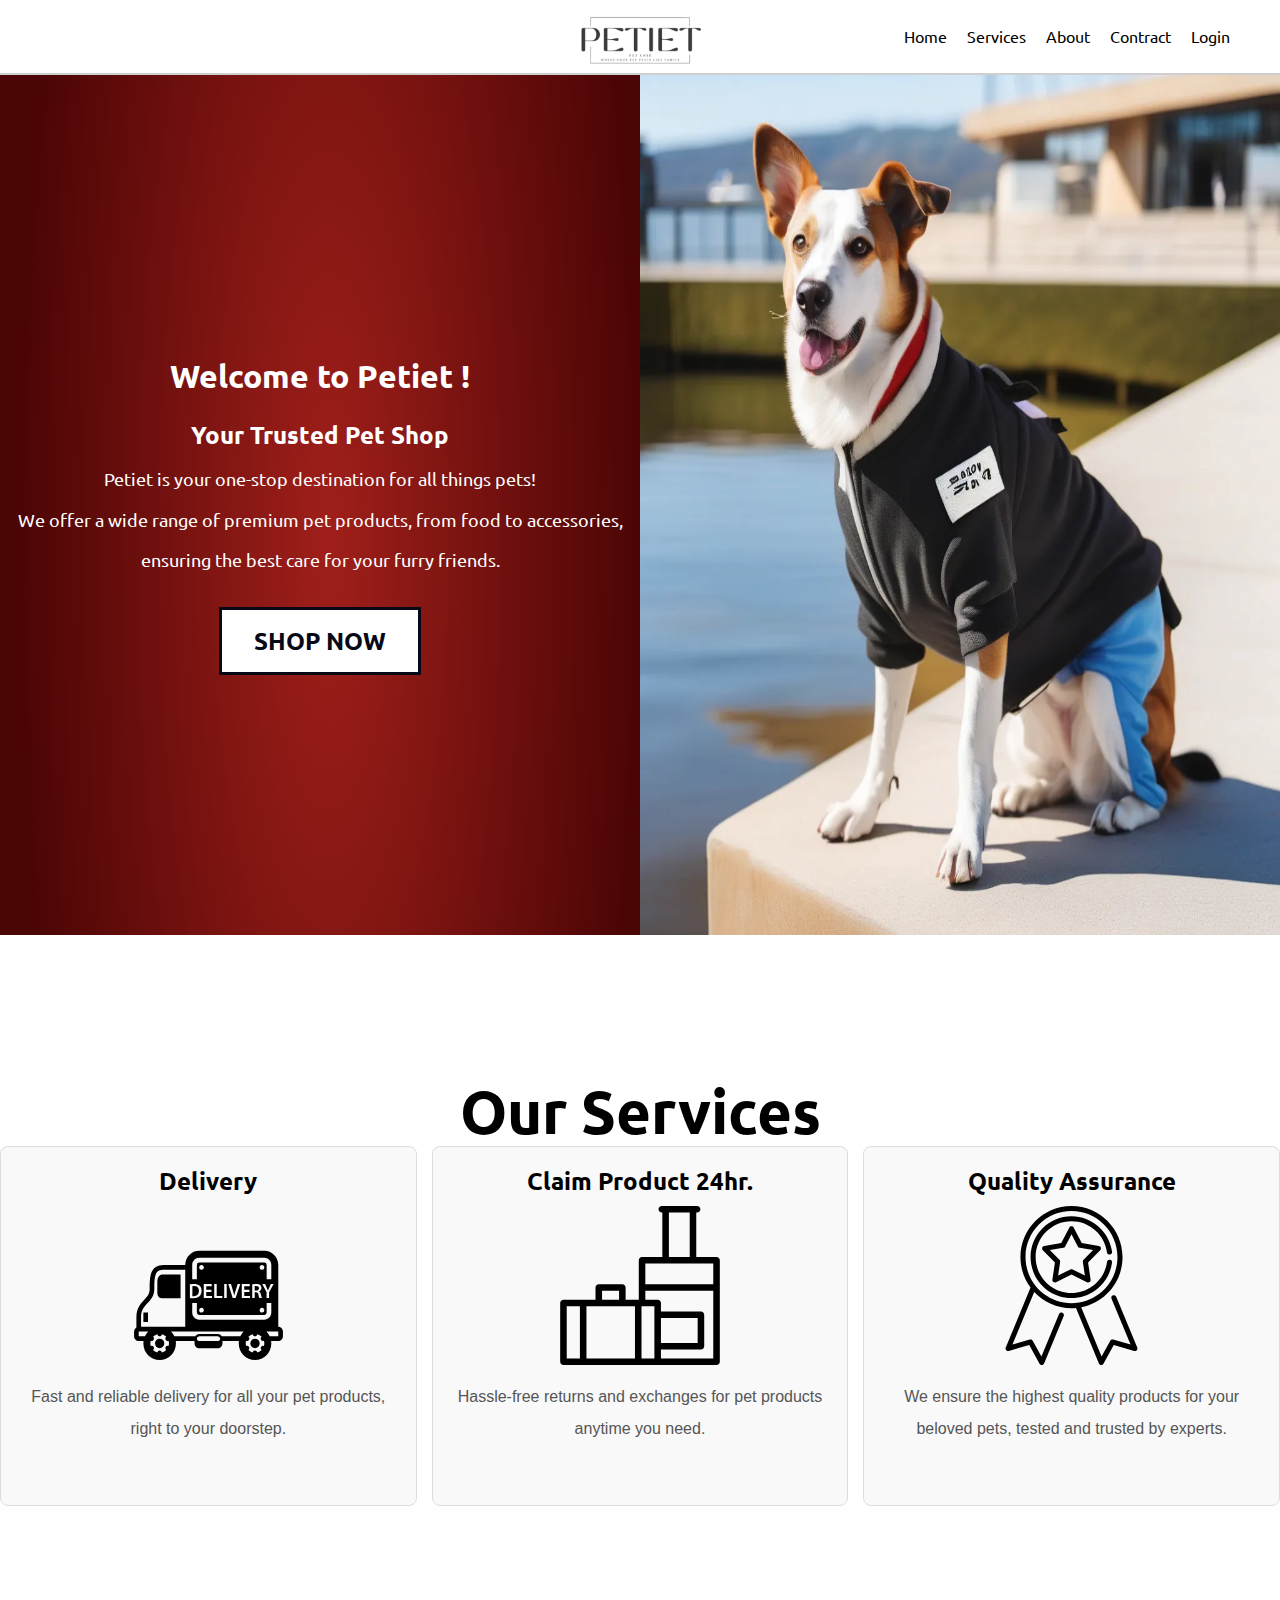
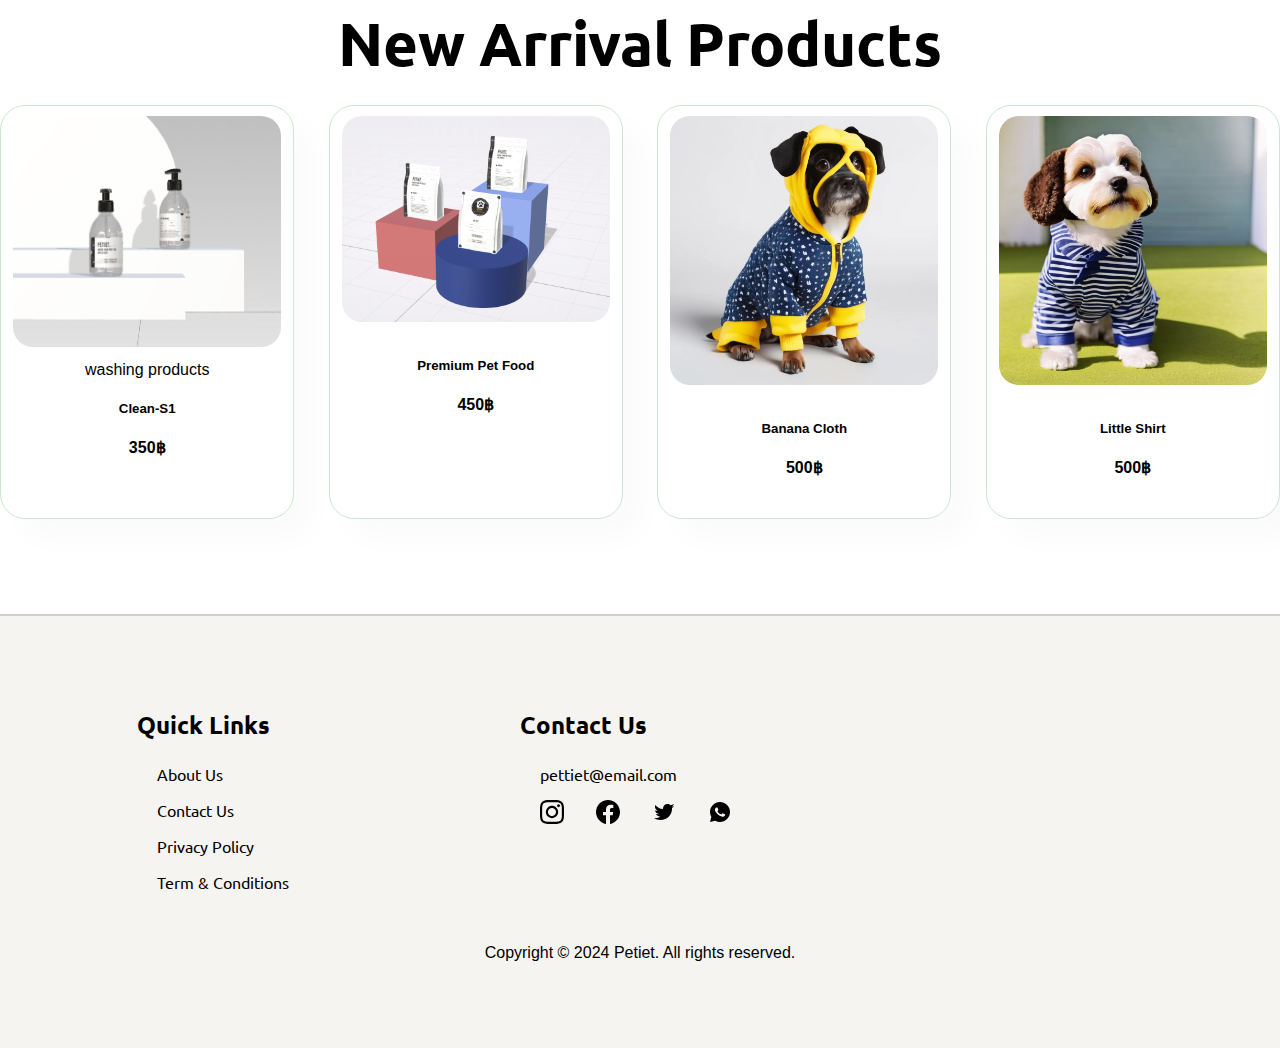
==== index.html @ cceee5be "Petiet Website" ====
<!DOCTYPE html>
<html lang="en">
<head>
    <meta charset="UTF-8">
    <meta name="viewport" content="width=device-width, initial-scale=1.0">
    <title>Document</title>
    
    <link rel="preconnect" href="https://fonts.googleapis.com">
    <link rel="preconnect" href="https://fonts.gstatic.com" crossorigin>
    <link href="https://fonts.googleapis.com/css2?family=Raleway:ital,wght@0,100..900;1,100..900&display=swap" rel="stylesheet">
    
    <link rel="preconnect" href="https://fonts.googleapis.com">
    <link rel="preconnect" href="https://fonts.gstatic.com" crossorigin>
    <link href="https://fonts.googleapis.com/css2?family=Raleway:ital,wght@0,100..900;1,100..900&family=Ubuntu:ital,wght@0,300;0,400;0,500;0,700;1,300;1,400;1,500;1,700&display=swap" rel="stylesheet">
    
        
    <link rel="stylesheet" href="styles/style.css">
</head>
<body>

    <header id="header">
        <nav>
            <div class="logo">
                <a href="index.html">
                    <img src="images/logofinal.png" alt="">
                </a>
            </div>
            <div>
                <ul>
                    <li>
                        <a href="index.html">Home</a>
                    </li>
                    
                    <li>
                        <a href="#service">Services</a>
                    </li>
                    <li>
                        <a href="member.html">About</a>
                    </li>
                    <li>
                        <a href="#contract">Contract</a>
                    </li>
                    <li>
                        <a href="#" class="">Login</a>
                    </li>
                </ul>
            </div>           
        </nav>
        <!-- End of desktop navigation menu -->

        <nav class="moblie-nav">
            <div class="logo">
                <a href="index.html">
                    <img src="images/logofinal.png" alt="">
                </a>
            </div>
            <div class="menu-icon">
                <img src="images/icon-menu.svg" alt="">
            </div>
        </nav>

        <div class="moblie-menu-container">
            <div class="close-icon">
                <img src="images/icon-1x.svg" alt="">
            </div>

            <div class="logo">
                <a href="index.html">
                    <img src="images/logofinal.png" alt="">
                </a>
            </div>

            <ul>
                <li>
                    <a href="index.html">Home</a>
                </li>
                
                <li>
                    <a href="#service">Services</a>
                </li>
                <li>
                    <a href="#">About</a>
                </li>
                <li>
                    <a href="#contract">Contract</a>
                </li>
                <li>
                    <a href="#" class="">Login</a>
                </li>
            </ul>

        </div>

        <!-- End of moblie navigation menu -->
        
        <div class=" hero-section">          
            <div class="wrapper"> 

                <div class="left1">
                    <div class="contents">
                        
                        <h1>Welcome to Petiet !</h1>
                        <h3>Your Trusted Pet Shop</h3>
                        <p>Petiet is your one-stop destination for all things pets!</p> 
                            <p>We offer a wide range of premium pet products, from food to accessories,</p> 
                        <p>ensuring the best care for your furry friends.</p>
                     
                        <a href="#" class="btn light-noborder">SHOP NOW</a>   
                    </div>           
                </div>

                <div class="right1">
                    <img src="images/dog/shirt-dog5.png" alt="">
                </div>  
                <!-- <div class="left">
                    <h1>Learn the art of <br>
                        Game Dev</h1>
                    <p>This is a comprehensive course on Game Development. 
                        You will learn everything from generating an idea to 
                        publishing your games to different platforms.
                    </p>
                    <a href="" class="btn light enrol-icon">Shop Now</a>
                </div>

                <div class="right">
                    
                    <img src="images/Doggy.png" alt="">
                </div>
                
                <div class="achievement-cards">

                    <div class="achievement-card students-enrolled">
                        <div class="content">
                            <div>
                                <h3>32K</h3>
                            </div>                           
                            <p>Students Enrolled</p>
                        </div>
                        <div class="bg"></div>
                    </div>

                    <div class="achievement-card overall-rating">
                        <div class="content">
                            <div>
                                <h3>4.7</h3>
                                <img src="images/emojione_star.png" alt="">
                            </div> 
                            <p>Overall Rating</p>
                        </div>
                        <div class="bg"></div>
                    </div>    

                </div> -->

            </div>
        </div>
        <!-- End of the Hero section -->
         
    </header >

    <!-- End of the header section -->

    <section id="service" class="feature-section">
        <div class="wrapper">
            <div class="content">
                <h2>Our Services</h2>
    
                <div class="service-cards">
                    <!-- Row 1: Delivery -->
                    <div class="service">
                        <h2>Delivery</h2>
                        <img src="images/delivery.svg" alt="">
                        <p>Fast and reliable delivery for all your pet products, right to your doorstep.</p>
                    </div>
    
                    <!-- Row 2: Claim Product -->
                    <div class="service">
                        <h2>Claim Product 24hr.</h2>
                        <img src="images/service2.svg" alt="">
                        <p>Hassle-free returns and exchanges for pet products anytime you need.</p>
                    </div>
    
                    <!-- Row 3: Quality Assurance -->
                    <div class="service">
                        <h2>Quality Assurance</h2>
                        <img src="images/service3.svg" alt="">
                        <p>We ensure the highest quality products for your beloved pets, tested and trusted by experts.</p>
                    </div>
                </div>
            </div>
        </div>
    </section>
    
    


    <!-- End of feature section -->
    
   
    

  
 <section id="product1" class="wrapper">
    <h2>New Arrival Products</h2>
    <p></p>
    <div class="pro-container">
        <!-- Product 1 -->
        <div class="pro">
            <img src="images/products/product-1.png" alt="">
            <div class="des">
                <span>washing products</span>
                <h5>Clean-S1</h5>
                <div class="star">
                    <i class="fas fa-star"></i>
                    <i class="fas fa-star"></i>
                    <i class="fas fa-star"></i>
                    <i class="fas fa-star"></i>
                    <i class="fas fa-star"></i>
                </div>
                <h4>350฿</h4>
            </div>
            <a href="#"><i class="fal fa-shopping-cart"></i></a>
        </div>

        <!-- Product 2 -->
        <div class="pro">
            <img src="images/products/product-2.png" alt="">
            <div class="des">
                <span></span>
                <h5>Premium Pet Food</h5>
                <div class="star">
                    <i class="fas fa-star"></i>
                    <i class="fas fa-star"></i>
                    <i class="fas fa-star"></i>
                    <i class="fas fa-star"></i>
                    <i class="fas fa-star"></i>
                </div>
                <h4>450฿</h4>
            </div>
            <a href="#"><i class="fal fa-shopping-cart"></i></a>
        </div>

        <!-- Product 3 -->
        <div class="pro">
            <img src="images/dog/shirt-dog6.png" alt="">
            <div class="des">
                <span></span>
                <h5>Banana Cloth</h5>
                <div class="star">
                    <i class="fas fa-star"></i>
                    <i class="fas fa-star"></i>
                    <i class="fas fa-star"></i>
                    <i class="fas fa-star"></i>
                    <i class="fas fa-star"></i>
                </div>
                <h4>500฿</h4>
            </div>
            <a href="#"><i class="fal fa-shopping-cart"></i></a>
        </div>

        <!-- Product 4 -->
        <div class="pro">
            <img src="images/dog/shirt-dog3.png" alt="">
            <div class="des">
                <span></span>
                <h5>Little Shirt</h5>
                <div class="star">
                    <i class="fas fa-star"></i>
                    <i class="fas fa-star"></i>
                    <i class="fas fa-star"></i>
                    <i class="fas fa-star"></i>
                    <i class="fas fa-star"></i>
                </div>
                <h4>500฿</h4>
            </div>
            <a href="#"><i class="fal fa-shopping-cart"></i></a>
        </div>

    </div>
</section>


   
    


    <footer id="contract">
        <div class="wrapper">

            <div class="links-container">

                <div class="links">
                    <h3>Quick Links</h3>

                    <ul>
                        <li>
                            <a href="#">About Us</a>
                        </li>

                        <li>
                            <a href="#">Contact Us</a>
                        </li>

                        <li>
                            <a href="#">Privacy Policy</a>
                        </li>

                        <li>
                            <a href="#">Term & Conditions</a>
                        </li>
                    </ul>
                </div>


                <div class="links">
                    <h3>Contact Us</h3>

                    <ul>
                        <li>pettiet@email.com</li>
                    </ul>
                    <div class="social">
                        <a href="#">
                            <img src="images/icon-fb.svg" alt="">
                        </a>
                        <a href="#">
                            <img src="images/icon-ig.svg" alt="">
                        </a>
                        <a href="#">
                            <img src="images/icon-twitter.svg" alt="">
                        </a>
                        <a href="#">
                            <img src="images/icon-whatsapp.svg" alt="">
                        </a>
                    </div>
                </div>

                

                
            </div>

            <p class="copyright">Copyright © 2024 Petiet. All rights reserved. </p>
        </div>
    </footer>
    
    <script src="https://ajax.googleapis.com/ajax/libs/jquery/3.7.1/jquery.min.js"></script>
    <script src="main.js"></script>
</body>
</html>
---- styles/style.css ----
:root{
    --orange-color: #DA722C;
    --dark-blue-color: #023047;
    --dark-color: #070917;
    --light-color: #e8f7fb;
    --light-blue-color: #6f7dfb;
}

*,
*::after,
*::before{
    box-sizing: border-box;
}
html{
    scroll-behavior: smooth;
}

body{
     margin: 0; 
     font-family: "Poppins", sans-serif;
}

.wrapper{
    max-width: 1359px;
    margin: 0 auto;
    
}

a{
    font-family: "Ubuntu", sans-serif;
    font-weight: normal;
    font-size: 16px;
    color: #000000;
    text-decoration: none;
}

/* Buttons */

.btn{
    padding: 16px 32px;
    border-radius: 24px;
    color: #fff;
    display: inline-block;
    font-weight: bold;
    font-size: 16px;
    text-decoration: none;
    position: relative;
}

.btn.dark{
    background-color: var(--dark-blue-color);
}

.btn.light{
    background-color: var(--orange-color);
}

.btn.light-noborder{
    border: 3px solid var(--dark-color);
    border-radius: 0;
    background-color: #fff;
}

.btn.enrol-icon::before{
    color:#e8f7fb;
    content: url('../images/enrol-icon.svg');
    position: absolute;
    top: 50%;
    left: 32px;
    transform: translateY(-50%);
}

.btn.enrol-icon{
    padding-left: 60px;
}

a.btn.light-noborder{
    font-family: 'Ubuntu',sans-serif;
    font-weight: 900;
    font-size: 24px;
    line-height: 125%;
    color: var(--dark-color);
    margin-bottom: 0;
}


/* Header */

header{
    /* background: #FAF6F1; */
    background: #fff;
    /* background: linear-gradient(180deg, #6F7DFB 0%, #26308C 100%); */
    height: 99.9vh;
    width: 100%;
}

nav{
    background: #fff;
    display: flex;
    justify-content: space-between; /* จัด logo และ ul ให้อยู่ซ้าย-ขวา */
    align-items: center; /* จัดเนื้อหาให้ตรงกลางแนวตั้ง */
    position: fixed;
    width: 100%;
    height: 75px;
    padding: 0 50px;
    top: 0px;
    z-index: 100;
    transition: all 500ms ease;
    border-bottom: 2px solid #cfcfcf;
}

nav .btn.dark.set{
    color: #000000;
    background: none;
} 

/* background: #fff;
    box-shadow: 0 16px 14px -8px rgba(0, 0, 0, 0.3);
    border-radius: 0 0 8px 8px;
    top:0;
    padding: 12px; */

nav.scrolled{
    background: #f5f4f0;
    box-shadow: 0 16px 14px -8px rgba(0, 0, 0, 0.3);
    top:0;
    padding: 0 50px 0 50px;
    border-bottom: none;
}

nav .logo{
    
    position: absolute; /* ทำให้ logo ไม่ได้รับผลจาก flexbox */
    left: 50%; /* จัดให้อยู่กลางแนวนอน */
    transform: translateX(-50%);
}

nav .logo img{
    padding-top: 13px;

    max-height: 90px; /* ลดขนาดภาพ */
    height: auto; /* รักษาสัดส่วนภาพ */
    /* display: block; */
}

nav div {
    flex: 1; /* ให้ div ที่ล้อม ul ขยายตัว */
    display: flex; /* ใช้ flexbox ภายใน div */
    justify-content: flex-end; /* ให้ ul ชิดด้านขวา */
}

nav ul{
    display: flex;
    align-items: center;
    gap:20px;
    list-style: none;
    margin: 0;
    padding: 0;
}

nav ul li a {
    font-family: "Ubuntu", sans-serif;
    font-weight: normal;
    font-size: 16px;
    color: #000000;
    text-decoration: none;
}

/* hero-section */

.hero-section{
    margin-top: 75px;
    
}

.hero-section .wrapper{
    
    display: flex; /* ใช้ Flexbox */
    width: 100%; /* ครอบคลุมเต็มหน้าจอ */
    height: 100vh; /* ความสูงเต็มหน้าจอ */
    
}

.hero-section .left1,
.hero-section .right1 {
    flex: 1; /* แบ่งพื้นที่เท่ากัน */
    margin-bottom: 40px;
}

.hero-section .left1 {
    
    display: flex; /* ใช้ Flexbox */
    justify-content: center; /* จัดเนื้อหาให้อยู่กลางแนวนอน */
    align-items: center; /* จัดเนื้อหาให้อยู่กลางแนวตั้ง */
    text-align: center; /* จัดข้อความให้อยู่ตรงกลาง */
    /* Rectangle 9 */
    /* Rectangle 9 */

    background: radial-gradient(48.54% 146.97% at 51.46% 54.27%, #A01F1A 0%, #4b0505 100%) /* warning: gradient uses a rotation that is not supported by CSS and may not behave as expected */;


    
}


.hero-section a{
    margin-top: 35px;
}

.contents h1{
    font-family: 'Ubuntu',sans-serif;
    font-weight: 900;
    font-size: 32px;
    line-height: 125%;
    color: #fff;
    margin-bottom: 0;
}

.contents h3{
    font-family: 'Ubuntu',sans-serif;
    font-weight: 900;
    font-size: 24px;
    line-height: 125%;
    color: #fff;
    margin-bottom: 0;
}

.contents p{
    font-family: 'Ubuntu',sans-serif;
    font-style: normal;
    font-size: 18px;
    line-height: 125%;
    color: #fff;
    margin-bottom: 0;
}

.hero-section .right1 {
    background-color: #00ff88; /* สีตัวอย่างสำหรับ right1 */
}

.hero-section .right1 img{
    width: 100%; /* ขยายความกว้างเต็มของ right1 */
    height: 100%; /* ขยายความสูงเต็มของ right1 */
   
    
}
/* feature-section */

.feature-section{
    margin-top: 100px;
}
.feature-section .content{
    text-align: center;
    
   
}

.feature-section img{
    width: 50%; 
    height: 50%; 
  
   
}
.feature-section h2{
    color: #000000;
}
/* Wrapper สำหรับแสดง 3 ช่องใน 1 Row */
.feature-section .service-cards {
    display: grid;
    grid-template-columns: repeat(3, 1fr); /* Desktop: 3 คอลัมน์ */
    gap: 15px; /* ระยะห่างระหว่างแต่ละ service */
}

/* สไตล์ของแต่ละ service */
.feature-section .service {
    padding: 20px;
    border: 1px solid #ddd; /* เส้นขอบบางๆ */
    border-radius: 8px; /* มุมมน */
    background: #f9f9f9; /* สีพื้นหลังอ่อน */
    text-align: center; /* จัดข้อความให้อยู่ตรงกลาง */
}

.feature-section .service h2 {
    color: #000000;
    font-size: 1.5rem;
    margin-bottom: 10px;
}

.feature-section .service p {
    font-size: 1rem;
    color: #555;
}

/* CTA-section */

.CTA-section{
    margin-top: 75px;
    
}

.CTA-section .wrapper{
    
    display: flex; /* ใช้ Flexbox */
    width: 100%; /* ครอบคลุมเต็มหน้าจอ */
    height: 100vh; /* ความสูงเต็มหน้าจอ */
    
}

.CTA-section .left1 {
    flex: 1;
    display: flex; /* ใช้ Flexbox */
    justify-content: center; /* จัดเนื้อหาให้อยู่กลางแนวนอน */
    align-items: center; /* จัดเนื้อหาให้อยู่กลางแนวตั้ง */
    text-align: center; /* จัดข้อความให้อยู่ตรงกลาง */
    /* Rectangle 9 */
    /* Rectangle 9 */
    background: radial-gradient(48.54% 146.97% at 51.46% 54.27%, #A01F1A 0%, #4b0505 100%) /* warning: gradient uses a rotation that is not supported by CSS and may not behave as expected */;
    
}

.CTA-section a{
    margin-top: 35px;
}





.hero-section1{
    display: flex;
    height: 100vh;
    width: 100%;
    align-items: center;
    justify-content: space-between;
    padding-top: 60px;
    position: relative;
}

.hero-section1 .left h1{

    font-family: 'Raleway',sans-serif;
    font-style: normal;
    font-weight: 900;
    font-size: 50px;
    line-height: 125%;
    color: #000000;
    margin-bottom: 0;

}

.hero-section1 .left p{

    font-family: 'Poppins',sans-serif;
    font-style: normal;
    font-size: 16px;
    line-height: 200%;
    color: #000000;
    width: 457px;
    margin-bottom: 30px;

}

.hero-section1 .left{
    flex: 1 ;
}


.hero-section1 .right{
    align-self: flex-end;
}
.hero-section1 .right img{
    height: 520px;
    vertical-align: middle;
}

/* Achievement Cards */
.achievement-card{
    position: absolute;
}

.achievement-card .content{
    border-radius: 24px;
    background: #fff;
    padding: 8px 32px;
    z-index: 10;
    position: relative;
}

.achievement-card.students-enrolled{
    /* position: relative; */
    left: 68%;
    top: 33%;
}

.achievement-card.overall-rating{
    /* position: relative; */
    left: 48%;
    top: 47%;
}

.achievement-card .content div{
    display: flex;
    align-items: center;
    gap: -13px;
}

.achievement-card h3{
    font-family: "Poppins", sans-serif;
    font-weight: bold;
    font-size: 36px;
    color: var(--dark-blue-color);
    margin: 10px;
    width: 100%;
    text-align: center;
}
.achievement-card p{
    font-family: "Poppins", sans-serif;
    font-weight: normal;
    font-size: 16px;
    color: var(--dark-blue-color);
    margin-top: -8px;
    margin-bottom: 8px;
}

.achievement-card .bg{
    position: absolute;
    height: 100%;
    width: 100%;
    background: linear-gradient(180deg, #6F7DFB 0%, #3B448F 100%);
    border-radius: 24px;
    top: 8px;
    left: 8px;
    z-index: 1;
}

/* Testimonials Section */

section{
    margin-top: 100px;
}

h2{

    font-family: 'Ubuntu', sans-serif;
    font-style: normal;
    font-weight: 900;
    font-size: 60px;
    margin: 0;
    line-height: 120%;
    color: black;

}

h2.light{
    color: #FFFFFF;
}


section p {
    font-family: 'Poppins', sans-serif;
    font-style: normal;
    font-weight: normal;
    font-size: 16px;
    line-height: 200%;
    margin: 12px 0;
    color: var(--dark-blue-color);

}

.testimonials-section{
   display: flex;
   gap: 100px;
   align-items: center;
}

.testimonials-section .moblie-btn{
    display: none;
}

.testimonials-section .testimonial-card{
    width: 442px;
    background: #FFFFFF;
    box-shadow: 0px 9px 36px rgba(0, 0, 0, 0.2);
    border-radius: 24px;
    margin-bottom: 50px;
    position: relative;
}

.testimonials-section .testimonial-card::before{
    content: "";
    width: 28px;
    position: absolute;
    height: 40px;
    top: -40px;
    left: 60px;
    background: var(--dark-blue-color);
    border-radius: 24px 24px 0 0;
}

.testimonials-section .testimonial-card:last-child::before{
    left: 40px;
    top: -50px;
    border-radius: 0 0 24px 24px;
    height: calc(100% + 90px);
    z-index: -1;
}

.testimonials-section .testimonial-card .content{

    font-family: 'Raleway',sans-serif;
    font-style: normal;
    font-weight: 900;
    font-size: 18px;
    line-height: 150%;
    border-radius: 24px;
    padding: 24px 32px;
    background-color: var(--light-blue-color);
    color: #FFFFFF;
}

.testimonials-section .testimonial-card:last-child .content{
    background-color: var(--orange-color);
} 

.testimonials-section .info h4{
    font-family: 'Raleway',sans-serif;
    font-weight: 900;
    font-size: 24px;
    line-height: 120%;
    margin:0;
    color: var(--dark-blue-color);
    
    
}


.testimonials-section .info{
    padding: 24px 32px;
    background: #fff;
    border-radius: 24px;
}

.testimonials-section .info p.company{
    font-family: 'Raleway',sans-serif;
    font-weight: normal;
    font-size: 18px;
    line-height: 120%;
    color: var(--dark-blue-color);
}

.testimonials-section .testimonial-card img{
    position: absolute;
    width: 120px;
    height: 120px;
    right: 32px;
    bottom: 20px;
}

.testimonials-section .testimonial-card:last-child{
    transform: translateX(20px);
} 

.testimonials-section .features{
    margin-bottom: 30px;
}


/* Courses Section */

.course-section{
    background: linear-gradient(180deg, #6F7DFB 0%, #26308C 100%);
    padding:70px;
    padding-bottom: 120px;    
}

.course-section h2{
    text-align: center;
}

.course-section .course-cards{
    display: flex;
    gap: 83px;
}


.course-section .course-cards img{
    width: 100%;
    filter: drop-shadow(0px 4px 8px rgba(0, 0, 0, 0.25));
    border-radius: 24px;
}

.course-section .course-card{
    background-color: #FFFFFF;
    border-radius: 24px;
    padding: 0 32px;
    margin: 40px 0;
    position: relative;
}

.course-section .course-card::after{
    content: "";
    height: 8px;
    left: 32px;
    right: 32px;
    bottom: 0;
    background: var(--dark-blue-color);
    border-radius: 24px;
    position: absolute;
}

.course-section .course-card h3{
    font-family: 'Raleway',sans-serif;
    font-weight: 900;
    font-size: 30px;
    line-height: 150%;
    color: var(--dark-blue-color);
}

.course-section .course-card .info{
    display: flex;
    gap: 16px;
    justify-content: space-between;
    align-items: center;
}

.course-section .course-card .duration{
    font-family: 'Raleway',sans-serif;
    font-weight: 900;
    font-size: 16px;
    line-height: 150%;
    white-space: nowrap;
    color: var(--dark-blue-color);
    position: relative;
    padding-left: 20px;
}

.course-section .course-card .duration::before{
    content: url("../images/Clock.svg");
    position: absolute;
    top: 2px;
    left: -6px;
}

.course-section .wrapper{
    position: relative;
}

.course-section .wrapper .btn{
    
    position: absolute;
    right: 0;
}

/* App Section */

.app-section{
    text-align: center;
}

.app-section .app-buttons{
    display: flex;
    align-items: center;
    justify-content: center;
    gap: 30px;
}

.app-section .app-btn {
    color: #fff;
    padding: 16px 30px;
    background: #000000;
    display: flex;
    align-items: center;
    gap: 14px;
    max-width: 310px;
}

.app-section .app-btn span{
    font-family: 'Poppins',sans-serif;
    font-weight: normal;
    font-size: 20px;
    color: #fff;
}
/* product */


#product1{
    margin-top: 100px;
    text-align: center;
}

.pro-container {
    display: flex;
    
    gap: 36px;
}

#product1 .pro{
    width: 23%;
    min-width: 250px;
    padding: 10px 12px;
    border: 1px solid #cce7d0;
    border-radius: 25px;
    cursor: pointer;
    box-shadow: 20px 20px 30px rgba(0, 0, 0, 0.02);
    margin: 15px 0;
    transition: 0.2s ease;
}
#product1 .pro:hover{
    box-shadow: 20px 20px 30px rgba(0, 0, 0, 0.02);
}
#product1 .pro img{
    width: 100%;
    border-radius: 20px;
}
/* Footer*/  

footer{
    margin-top: 80px;
    background-color: #f5f4f0;
    border-top: 2px solid #cfcfcf;
    padding: 70px 0;
}

footer h3{
    font-family: 'Ubuntu',sans-serif;
    font-weight: 900;
    font-size: 24px;
    line-height: 125%;
    color: #000000;
}

footer a{
    text-decoration: none;
}
footer .links ul li{
    font-family: "Ubuntu", sans-serif;
    font-weight: normal;
    font-size: 16px;
    color: #000000;
    text-decoration: none;
}

footer ul{
    list-style: none;
    padding-left: 20px;

}

footer ul li{
    
    margin: 16px 0;
}

footer .links-container{
    display: grid;
    grid-template-columns: 2fr 2fr 2fr;
    justify-items: center;  /* จัดเนื้อหาให้อยู่กลางแนวนอน */
    
}

footer .social{
    margin-left: 20px;
}

footer .social a{
    margin-right: 28px;
}

footer .copyright{
    margin-top: 36px;
    text-align: center;
}


nav.moblie-nav,
.moblie-menu-container{
    display:none;
}

@media(max-width: 1100px){

    .feature-section {
        margin-top: 30%; /* ปรับระยะห่างให้เหมาะสม */
    }

    .service-cards {
        gap: 15px; /* เพิ่ม gap ระหว่างแต่ละบริการ */
    }
    .btn{
        padding: 12px 32px;
    }

    .hero-section .wrapper{
        display: flex;
        flex-direction: column; /* Stack .left1 on top of .right1 */
        align-items: center; /* Center the items horizontally */
    }

    .wrapper{
        max-width: 90%;
        padding: 20px; 
    }

    nav {
        display: none;
    }

    nav.moblie-nav {
        display: flex;
    }

    .hero-section .left1{
        width: 100%;
    }

    .hero-section .left1, .hero-section .right1 {
        margin-bottom: 0;
    }

    .moblie-menu-container {
        position: fixed;
        height: 100vh;
        width: 100%;
        top: 0;
        left: 100%;
        background: #ffffff;
        display: flex; /* ใช้ Flexbox */
        flex-direction: column; /* จัด layout เป็นแนวตั้ง */
        align-items: center; /* จัดให้อยู่ตรงกลางแนวนอน */
        justify-content: center; /* จัดให้อยู่ตรงกลางแนวตั้ง */
        z-index: 200;
        transition: all 400ms ease;
    }

    .moblie-menu-container.active{
        left:0;
    }

    .moblie-menu-container .close-icon {
        position: fixed;
        top: 32px;
        right: 100px;
        opacity:0;
        pointer-events: none;
        transition: all 400ms ease;
    }

    .moblie-menu-container.active .close-icon{
        opacity: 1;
        pointer-events: auto;
    }

    .moblie-menu-container ul {
        list-style: none;
        padding: 0;
    }

    .moblie-menu-container ul li {
        margin: 30px 0;
        text-align: center;
    }

    .moblie-menu-container .logo img {
        max-height: 120px; /* ลดขนาดภาพ */
        height: auto; /* รักษาสัดส่วนภาพ */
    }

    .moblie-menu-container ul li a {
        color: #000000;
        text-decoration: none;
        font-size: 18px;
    }

    .feature-section .service-cards {
        grid-template-columns: repeat(2, 1fr); /* Tablet: 2 คอลัมน์ */
    }

}


@media(max-width: 959px) {

    .feature-section .service-cards {
        grid-template-columns: 1fr; /* Mobile: 1 คอลัมน์ */
    }
    .wrapper {
        max-width: 90%;
    }

    nav {
        display: none;
    }

    nav.moblie-nav {
        display: flex;
        
    }

    nav.moblie-nav.scrolled {
        /* padding: 8px 100px; */
        background-color: #fcf8e5;
        box-shadow: 0 9px 21px -5px rgba(0, 0, 0, 0.3);
    }

    .moblie-menu-container {
        position: fixed;
        height: 100vh;
        width: 100%;
        top: 0;
        left: 100%;
        background: #ffffff;
        display: flex; /* ใช้ Flexbox */
        flex-direction: column; /* จัด layout เป็นแนวตั้ง */
        align-items: center; /* จัดให้อยู่ตรงกลางแนวนอน */
        justify-content: center; /* จัดให้อยู่ตรงกลางแนวตั้ง */
        z-index: 200;
        transition: all 400ms ease;
    }

    .moblie-menu-container.active{
        left:0;
    }

    .moblie-menu-container .close-icon {
        position: fixed;
        top: 32px;
        right: 100px;
        opacity:0;
        pointer-events: none;
        transition: all 400ms ease;
    }

    .moblie-menu-container.active .close-icon{
        opacity: 1;
        pointer-events: auto;
    }

    .moblie-menu-container ul {
        list-style: none;
        padding: 0;
    }

    .moblie-menu-container ul li {
        margin: 30px 0;
        text-align: center;
    }

    .moblie-menu-container .logo img {
        max-height: 120px; /* ลดขนาดภาพ */
        height: auto; /* รักษาสัดส่วนภาพ */
    }

    .moblie-menu-container ul li a {
        color: #000000;
        text-decoration: none;
        font-size: 18px;
    }

}

.pro-container {
    display: flex;
    justify-content: space-between;
    gap: 20px;
    flex-wrap: wrap;
}

.pro {
    width: 23%; /* 4 products in a row */
    text-align: center;
    margin-bottom: 20px;
}

.pro img {
    width: 100%;
    height: auto;
}

.pro .des {
    padding: 10px;
}

.star i {
    color: gold;
}

/* Media queries for tablets */
@media screen and (max-width: 768px) {
    .pro {
        width: 48%; /* 2 products in a row on tablet */
    }
}

/* Media queries for mobile devices */
@media screen and (max-width: 480px) {
    .pro {
        width: 100%; /* 1 product in a row on mobile */
    }
}
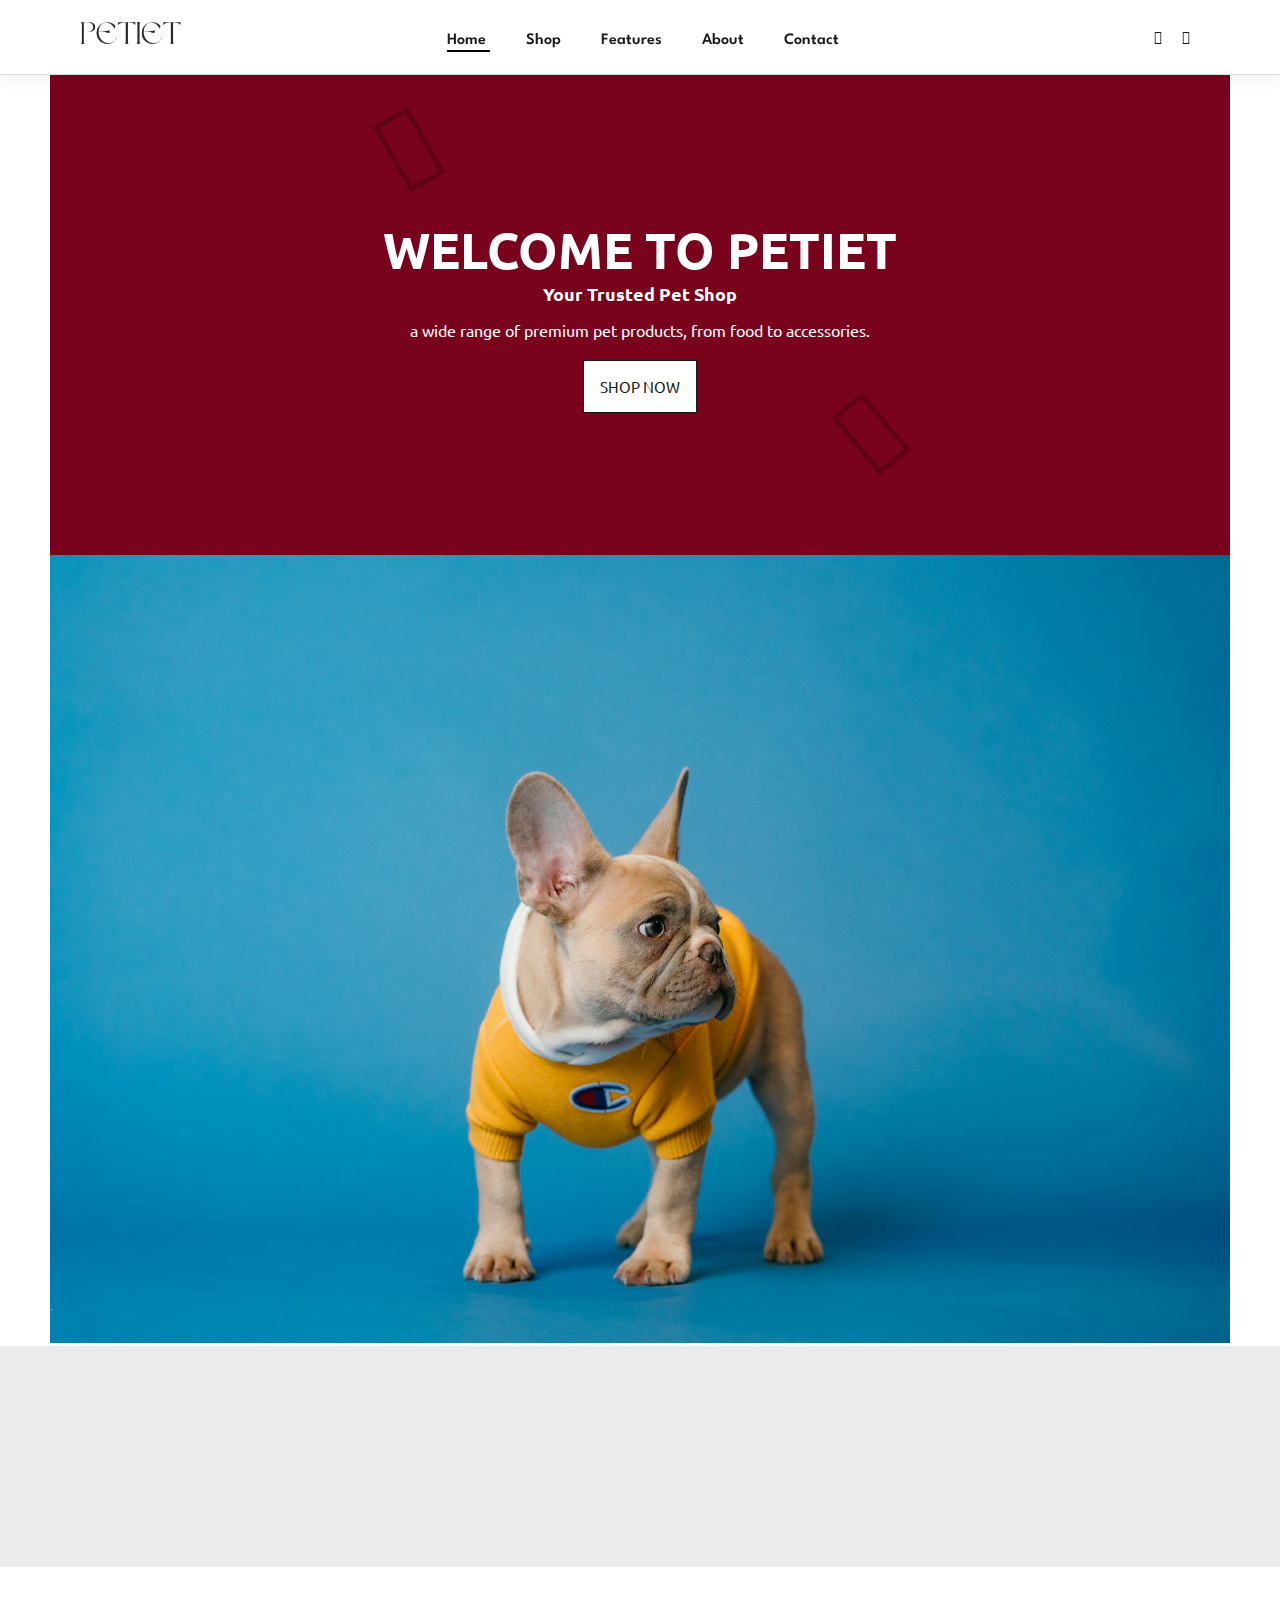
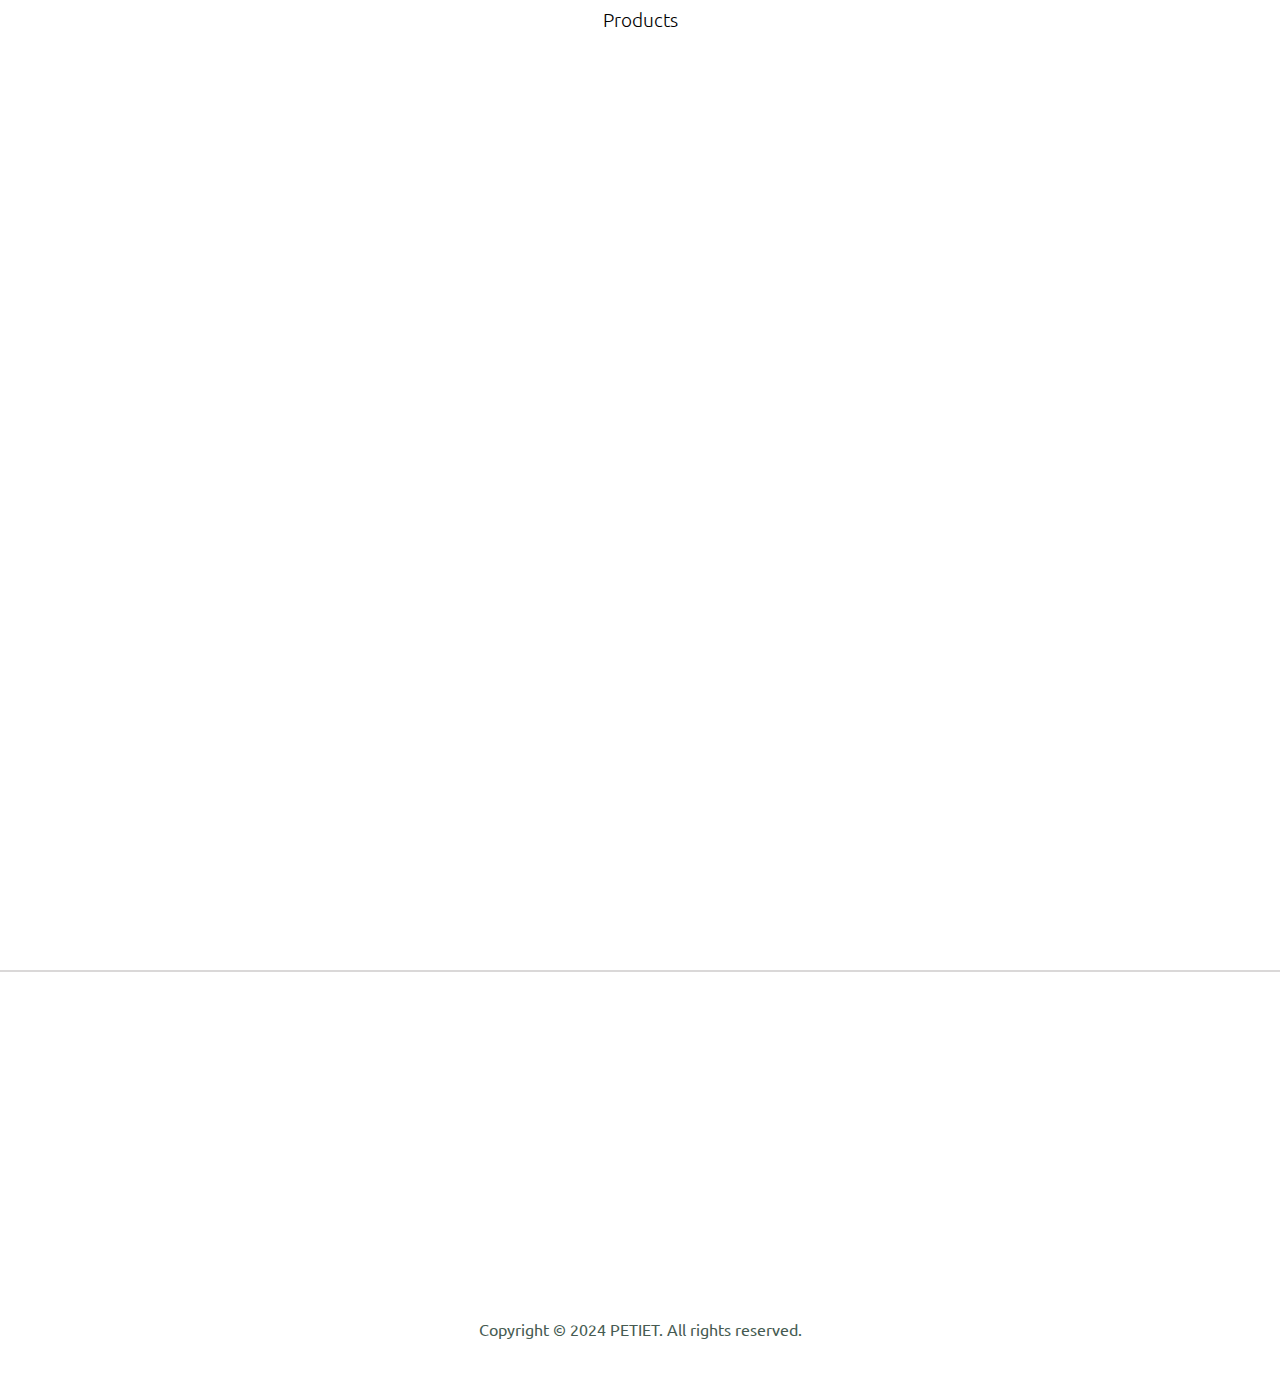
==== commit 16bd917e: "New Commit" ====
--- a/index.html
+++ b/index.html
@@ -1,349 +1,350 @@
 <!DOCTYPE html>
 <html lang="en">
-<head>
-    <meta charset="UTF-8">
-    <meta name="viewport" content="width=device-width, initial-scale=1.0">
-    <title>Document</title>
-    
-    <link rel="preconnect" href="https://fonts.googleapis.com">
-    <link rel="preconnect" href="https://fonts.gstatic.com" crossorigin>
-    <link href="https://fonts.googleapis.com/css2?family=Raleway:ital,wght@0,100..900;1,100..900&display=swap" rel="stylesheet">
-    
-    <link rel="preconnect" href="https://fonts.googleapis.com">
-    <link rel="preconnect" href="https://fonts.gstatic.com" crossorigin>
-    <link href="https://fonts.googleapis.com/css2?family=Raleway:ital,wght@0,100..900;1,100..900&family=Ubuntu:ital,wght@0,300;0,400;0,500;0,700;1,300;1,400;1,500;1,700&display=swap" rel="stylesheet">
-    
-        
-    <link rel="stylesheet" href="styles/style.css">
-</head>
-<body>
-
-    <header id="header">
-        <nav>
-            <div class="logo">
-                <a href="index.html">
-                    <img src="images/logofinal.png" alt="">
-                </a>
-            </div>
-            <div>
-                <ul>
-                    <li>
-                        <a href="index.html">Home</a>
-                    </li>
-                    
-                    <li>
-                        <a href="#service">Services</a>
-                    </li>
-                    <li>
-                        <a href="member.html">About</a>
-                    </li>
-                    <li>
-                        <a href="#contract">Contract</a>
-                    </li>
-                    <li>
-                        <a href="#" class="">Login</a>
-                    </li>
-                </ul>
-            </div>           
-        </nav>
-        <!-- End of desktop navigation menu -->
-
-        <nav class="moblie-nav">
-            <div class="logo">
-                <a href="index.html">
-                    <img src="images/logofinal.png" alt="">
-                </a>
-            </div>
-            <div class="menu-icon">
-                <img src="images/icon-menu.svg" alt="">
-            </div>
-        </nav>
-
-        <div class="moblie-menu-container">
-            <div class="close-icon">
-                <img src="images/icon-1x.svg" alt="">
-            </div>
-
-            <div class="logo">
-                <a href="index.html">
-                    <img src="images/logofinal.png" alt="">
-                </a>
-            </div>
-
-            <ul>
-                <li>
-                    <a href="index.html">Home</a>
-                </li>
-                
-                <li>
-                    <a href="#service">Services</a>
-                </li>
-                <li>
-                    <a href="#">About</a>
-                </li>
-                <li>
-                    <a href="#contract">Contract</a>
-                </li>
-                <li>
-                    <a href="#" class="">Login</a>
-                </li>
-            </ul>
-
-        </div>
-
-        <!-- End of moblie navigation menu -->
-        
-        <div class=" hero-section">          
-            <div class="wrapper"> 
-
-                <div class="left1">
-                    <div class="contents">
-                        
-                        <h1>Welcome to Petiet !</h1>
-                        <h3>Your Trusted Pet Shop</h3>
-                        <p>Petiet is your one-stop destination for all things pets!</p> 
-                            <p>We offer a wide range of premium pet products, from food to accessories,</p> 
-                        <p>ensuring the best care for your furry friends.</p>
-                     
-                        <a href="#" class="btn light-noborder">SHOP NOW</a>   
-                    </div>           
-                </div>
-
-                <div class="right1">
-                    <img src="images/dog/shirt-dog5.png" alt="">
+
+    <head>
+        <meta charset="UTF-8">
+        <meta http-equiv="X-UA-Compatible" content="IE=edge">
+        <meta name="viewport" content="width=device-width, initial-scale=1.0">
+        <title>Tech2etc Ecommerce Tutorial</title>
+        <!-- <link rel="stylesheet" href="https://pro.fontawesome.com/releases/v5.10.0/css/all.css" /> -->
+        <link href="https://fonts.googleapis.com/css2?family=League+Spartan:wght@100..900&family=Raleway:ital,wght@0,100..900;1,100..900&family=Ubuntu:ital,wght@0,300;0,400;0,500;0,700;1,300;1,400;1,500;1,700&display=swap" rel="stylesheet">
+        <link rel="stylesheet" href="https://pro.fontawesome.com/releases/v5.10.0/css/all.css" />
+        
+        
+        <link rel="stylesheet" href="style.css">
+    </head>
+
+    <body>
+        
+        
+            <section id="header">
+                <div>
+                    <a href="#"><img src="images/myLogo.png" alt=""></a>
                 </div>  
-                <!-- <div class="left">
-                    <h1>Learn the art of <br>
-                        Game Dev</h1>
-                    <p>This is a comprehensive course on Game Development. 
-                        You will learn everything from generating an idea to 
-                        publishing your games to different platforms.
-                    </p>
-                    <a href="" class="btn light enrol-icon">Shop Now</a>
-                </div>
-
-                <div class="right">
-                    
-                    <img src="images/Doggy.png" alt="">
-                </div>
-                
-                <div class="achievement-cards">
-
-                    <div class="achievement-card students-enrolled">
-                        <div class="content">
-                            <div>
-                                <h3>32K</h3>
-                            </div>                           
-                            <p>Students Enrolled</p>
-                        </div>
-                        <div class="bg"></div>
-                    </div>
-
-                    <div class="achievement-card overall-rating">
-                        <div class="content">
-                            <div>
-                                <h3>4.7</h3>
-                                <img src="images/emojione_star.png" alt="">
-                            </div> 
-                            <p>Overall Rating</p>
-                        </div>
-                        <div class="bg"></div>
-                    </div>    
-
-                </div> -->
-
-            </div>
-        </div>
-        <!-- End of the Hero section -->
-         
-    </header >
-
-    <!-- End of the header section -->
-
-    <section id="service" class="feature-section">
-        <div class="wrapper">
-            <div class="content">
-                <h2>Our Services</h2>
-    
-                <div class="service-cards">
-                    <!-- Row 1: Delivery -->
-                    <div class="service">
-                        <h2>Delivery</h2>
-                        <img src="images/delivery.svg" alt="">
-                        <p>Fast and reliable delivery for all your pet products, right to your doorstep.</p>
-                    </div>
-    
-                    <!-- Row 2: Claim Product -->
-                    <div class="service">
-                        <h2>Claim Product 24hr.</h2>
-                        <img src="images/service2.svg" alt="">
-                        <p>Hassle-free returns and exchanges for pet products anytime you need.</p>
-                    </div>
-    
-                    <!-- Row 3: Quality Assurance -->
-                    <div class="service">
-                        <h2>Quality Assurance</h2>
-                        <img src="images/service3.svg" alt="">
-                        <p>We ensure the highest quality products for your beloved pets, tested and trusted by experts.</p>
-                    </div>
-                </div>
-            </div>
-        </div>
-    </section>
-    
-    
-
-
-    <!-- End of feature section -->
-    
-   
-    
-
-  
- <section id="product1" class="wrapper">
-    <h2>New Arrival Products</h2>
-    <p></p>
-    <div class="pro-container">
-        <!-- Product 1 -->
-        <div class="pro">
-            <img src="images/products/product-1.png" alt="">
-            <div class="des">
-                <span>washing products</span>
-                <h5>Clean-S1</h5>
-                <div class="star">
-                    <i class="fas fa-star"></i>
-                    <i class="fas fa-star"></i>
-                    <i class="fas fa-star"></i>
-                    <i class="fas fa-star"></i>
-                    <i class="fas fa-star"></i>
-                </div>
-                <h4>350฿</h4>
-            </div>
-            <a href="#"><i class="fal fa-shopping-cart"></i></a>
-        </div>
-
-        <!-- Product 2 -->
-        <div class="pro">
-            <img src="images/products/product-2.png" alt="">
-            <div class="des">
-                <span></span>
-                <h5>Premium Pet Food</h5>
-                <div class="star">
-                    <i class="fas fa-star"></i>
-                    <i class="fas fa-star"></i>
-                    <i class="fas fa-star"></i>
-                    <i class="fas fa-star"></i>
-                    <i class="fas fa-star"></i>
-                </div>
-                <h4>450฿</h4>
-            </div>
-            <a href="#"><i class="fal fa-shopping-cart"></i></a>
-        </div>
-
-        <!-- Product 3 -->
-        <div class="pro">
-            <img src="images/dog/shirt-dog6.png" alt="">
-            <div class="des">
-                <span></span>
-                <h5>Banana Cloth</h5>
-                <div class="star">
-                    <i class="fas fa-star"></i>
-                    <i class="fas fa-star"></i>
-                    <i class="fas fa-star"></i>
-                    <i class="fas fa-star"></i>
-                    <i class="fas fa-star"></i>
-                </div>
-                <h4>500฿</h4>
-            </div>
-            <a href="#"><i class="fal fa-shopping-cart"></i></a>
-        </div>
-
-        <!-- Product 4 -->
-        <div class="pro">
-            <img src="images/dog/shirt-dog3.png" alt="">
-            <div class="des">
-                <span></span>
-                <h5>Little Shirt</h5>
-                <div class="star">
-                    <i class="fas fa-star"></i>
-                    <i class="fas fa-star"></i>
-                    <i class="fas fa-star"></i>
-                    <i class="fas fa-star"></i>
-                    <i class="fas fa-star"></i>
-                </div>
-                <h4>500฿</h4>
-            </div>
-            <a href="#"><i class="fal fa-shopping-cart"></i></a>
-        </div>
-
-    </div>
-</section>
-
-
-   
-    
-
-
-    <footer id="contract">
-        <div class="wrapper">
-
-            <div class="links-container">
-
-                <div class="links">
-                    <h3>Quick Links</h3>
-
-                    <ul>
+                <div>
+                    <ul id="navbar">
+                        <li><i id="close" class="fal fa-times moblie"></i></li>
+                        <li><a class="active" href="index.html">Home</a></li>
+                        <li><a href="#product1">Shop</a></li>
+                        <li><a href="#feature">Features</a></li>
+                        <li><a href="member.html">About</a></li>
+                        <li><a href="#contact">Contact</a></li>
                         <li>
-                            <a href="#">About Us</a>
+                            <a href="#">
+                                <i class="fal fa-shopping-bag end-icon"></i>
+                            </a>
                         </li>
-
                         <li>
-                            <a href="#">Contact Us</a>
-                        </li>
-
-                        <li>
-                            <a href="#">Privacy Policy</a>
-                        </li>
-
-                        <li>
-                            <a href="#">Term & Conditions</a>
+                            <a href="#">
+                                <i class="fal fa-user end-icon"></i>
+                            </a>
                         </li>
                     </ul>
                 </div>
-
-
-                <div class="links">
-                    <h3>Contact Us</h3>
-
-                    <ul>
-                        <li>pettiet@email.com</li>
-                    </ul>
-                    <div class="social">
-                        <a href="#">
-                            <img src="images/icon-fb.svg" alt="">
+    
+                <div>
+                    <ul id="navbar-end">
+                        <li>
+                            <a href="#">
+                                <i class="fal fa-shopping-bag end-icon-desktop"></i>
+                            </a>
+                        </li>
+                        <li>
+                            <a href="#">
+                                <i class="fal fa-user end-icon-desktop"></i>
+                            </a>
+                        </li>
+                    </ul>               
+                </div>
+
+                <div class="moblie">
+                    <i id="bar" class="fal fa-bars"></i>
+                </div>
+            </section>
+        
+            <!-- End of Header -->
+
+            
+
+
+
+
+
+
+
+
+            <section id="hero" class="fade-up">    
+                <div class="container">
+                    <div class="hero-con">
+    
+                        <div class="hero-info">
+                            <div class="content">
+                                
+                                <div class="test fade-up">
+                                    <div class="paw-top"><i class="fad fa-paw top" style="--fa-primary-color: #ffffff; --fa-secondary-color: #ffffff; --fa-secondary-opacity: 1;"></i></div>
+                                    <h1>WELCOME TO PETIET</h1>
+                                    <h3>Your Trusted Pet Shop</h3>
+                                    <p>a wide range of premium pet products, from food to accessories.</p>     
+                                    <a href="#product1" class="hero-btn">SHOP NOW</a>
+                                    <div class="paw"><i class="fad fa-paw" style="--fa-primary-color: #ffffff; --fa-secondary-color: #ffffff; --fa-secondary-opacity: 1;"></i></div>
+                                </div>
+                                 
+                               
+                            </div>                                                 
+                        </div>   
+                        
+                        <div class="hero-img fade-up">
+                            <img id="hero-image" src="images/dog/shirt-dog.png" alt="">
+                        </div> 
+        
+                    </div>   
+                </div>                                
+            </section>
+            <!-- End of Hero-Section -->
+
+
+            <section id="feature" class="section-p2">
+                <div><h2 class="fade-up">Features</h2>  </div>
+                <div class="con">
+                    <div class="fe-box fade-up feature-1">
+                        <i class="fal fa-file-certificate"></i>
+                        <h6>Certified Excellence</h6>
+                        <p>All of our products meet the highest industry standards and are fully accredited.</p>
+                    </div>
+                    <div class="fe-box fade-up feature-2">
+                        <i class="fal fa-truck"></i>
+                        <h6>Fast delivery</h6>
+                        <p>Delivery to over 999 countries</p>
+                    </div>
+                    <div class="fe-box fade-up feature-3">
+                        <i class="fal fa-history"></i>
+                        <h6>Fast Claim Processing</h6>
+                        <p>Easy Claims Process within 24 Hours</p>
+                    </div>
+                </div>
+            </section>
+            <!-- End of Feature-Section -->
+
+
+             <section id="product1" class="" >
+                <div class="topic"><h3>Products</h3></div>
+                <div class="pro-container">
+                    
+                    <div class="product fade-up">
+                        <div class="pro">
+                            <img src="images/products/product-1.png" alt="">                                           
+                       </div>
+                       <div class="des">
+                           <h3>PT-Wash</h3>
+                           <span>1,200 ฿</span>
+                           <h5>Safe & Gentle Cleaning</h5>       
+                           <div class="star">
+                               <i class="fas fa-star"></i>
+                               <i class="fas fa-star"></i>
+                               <i class="fas fa-star"></i>
+                               <i class="fas fa-star"></i>
+                               <i class="fas fa-star"></i>
+                           </div>       
+                        </div>
+                       <a href="#"><i class="fal fa-shopping-bag"></i></a>
+                    </div>
+
+                    <div class="product fade-up">
+                        <div class="con">
+                            <div class="pro">
+                                <img src="images/products/product-2.png" alt="">                                           
+                           </div>
+                           <div class="des">
+                               <h3>Grande Light</h3>
+                               <span>850 ฿</span>
+                               <h5>Premium Pet Food </h5>       
+                               <div class="star">
+                                   <i class="fas fa-star"></i>
+                                   <i class="fas fa-star"></i>
+                                   <i class="fas fa-star"></i>
+                                   <i class="fas fa-star"></i>
+                                   <i class="fas fa-star"></i>
+                               </div>       
+                            </div>
+                        </div>
+                        
+                       <a href="#"><i class="fal fa-shopping-bag"></i></a>
+                    </div>
+
+                    <div class="product fade-up">
+                        <div class="pro">
+                            <img src="images/products/product-3.png" alt="">                                           
+                       </div>
+                       <div class="des">
+                           <h3>Y-Series</h3>
+                           <span>5,400 ฿</span>
+                           <h5>Premium Pet Collar</h5>       
+                           <div class="star">
+                               <i class="fas fa-star"></i>
+                               <i class="fas fa-star"></i>
+                               <i class="fas fa-star"></i>
+                               <i class="fas fa-star"></i>
+                               <i class="fas fa-star"></i>
+                           </div>       
+                        </div>
+                       <a href="#"><i class="fal fa-shopping-bag"></i></a>
+                    </div>
+
+                    <div class="product fade-up">
+                        <div class="pro">
+                            <img src="images/products/product-4.jpg" alt="">                                           
+                       </div>
+                       <div class="des">
+                           <h3>Aplos</h3>
+                           <span>1,000 ฿</span>
+                           <h5>Pet Collar</h5>       
+                           <div class="star">
+                               <i class="fas fa-star"></i>
+                               <i class="fas fa-star"></i>
+                               <i class="fas fa-star"></i>
+                               <i class="fas fa-star"></i>
+                               <i class="fas fa-star"></i>
+                           </div>       
+                        </div>
+                       <a href="#"><i class="fal fa-shopping-bag"></i></a>
+                    </div>
+
+                  
+                    
+                    <!-- End of Product1 Row 1 -->
+
+                    <div class="product fade-up">
+                        <div class="pro">
+                            <img src="images/products/product-5.jpg" alt="">                                           
+                       </div>
+                       <div class="des">
+                           <h3>Softe</h3>
+                           <span>3,420฿</span>
+                           <h5>Softly Pet Collar</h5>       
+                           <div class="star">
+                               <i class="fas fa-star"></i>
+                               <i class="fas fa-star"></i>
+                               <i class="fas fa-star"></i>
+                               <i class="fas fa-star"></i>
+                               <i class="fas fa-star"></i>
+                           </div>       
+                        </div>
+                       <a href="#"><i class="fal fa-shopping-bag"></i></a>
+                    </div>
+
+                    <div class="product fade-up">
+                        <div class="con">
+                            <div class="pro">
+                                <img src="images/products/product-2.png" alt="">                                           
+                           </div>
+                           <div class="des">
+                               <h3>PT-Wash</h3>
+                               <span>1,200 ฿</span>
+                               <h5>Safe & Gentle Cleaning</h5>       
+                               <div class="star">
+                                   <i class="fas fa-star"></i>
+                                   <i class="fas fa-star"></i>
+                                   <i class="fas fa-star"></i>
+                                   <i class="fas fa-star"></i>
+                                   <i class="fas fa-star"></i>
+                               </div>       
+                            </div>
+                        </div>
+                        
+                       <a href="#"><i class="fal fa-shopping-bag"></i></a>
+                    </div>
+
+                    <div class="product fade-up">
+                        <div class="pro">
+                            <img src="images/products/product-1.png" alt="">                                           
+                       </div>
+                       <div class="des">
+                           <h3>PT-Wash</h3>
+                           <span>1,200 ฿</span>
+                           <h5>Safe & Gentle Cleaning</h5>       
+                           <div class="star">
+                               <i class="fas fa-star"></i>
+                               <i class="fas fa-star"></i>
+                               <i class="fas fa-star"></i>
+                               <i class="fas fa-star"></i>
+                               <i class="fas fa-star"></i>
+                           </div>       
+                        </div>
+                       <a href="#"><i class="fal fa-shopping-bag"></i></a>
+                    </div>
+
+                    <div class="product fade-up">
+                        <div class="pro">
+                            <img src="images/dog/shirt-dog3.png" alt="">                                           
+                       </div>
+                       <div class="des">
+                           <h3>PT-Wash</h3>
+                           <span>1,200 ฿</span>
+                           <h5>Safe & Gentle Cleaning</h5>       
+                           <div class="star">
+                               <i class="fas fa-star"></i>
+                               <i class="fas fa-star"></i>
+                               <i class="fas fa-star"></i>
+                               <i class="fas fa-star"></i>
+                               <i class="fas fa-star"></i>
+                           </div>       
+                        </div>
+                       <a href="#"><i class="fal fa-shopping-bag"></i></a>
+                    </div>
+
+              
+
+                </div>
+             </section>
+
+             <!-- End of Product1-Section -->
+          
+              <footer id="contact">
+                <div class="wrapper">
+                  <div class="footer-container">
+                    <div class="logo fade-up">
+                      <img src="images/myLogo.png" alt="" />
+                    </div>
+          
+          
+                    <div class="footer-nav fade-up">
+                      <h3>About Us</h3>
+                      <ul>
+                        <li><a href="member.html">Our Members Team</a></li>
+                        <li><a href="#">Terms & Conditions</a></li>
+                        <li><a href="#">Privacy Policy</a></li>
+                        <li><a href="#">Contact</a></li>
+                      </ul>
+                    </div>
+          
+                    <div class="footer-nav fade-up">
+                      <h3>Get Social</h3>
+          
+                      <div class="footer-social">
+                        <a href="https://www.pim.ac.th/">
+                          <img src="images/icon-fb.svg" alt="" />
                         </a>
-                        <a href="#">
-                            <img src="images/icon-ig.svg" alt="">
+          
+                        <a href="https://www.pim.ac.th/">
+                          <img src="images/icon-ig.svg" alt="" />
                         </a>
-                        <a href="#">
-                            <img src="images/icon-twitter.svg" alt="">
+          
+                        <a href="https://www.pim.ac.th/">
+                          <img src="images/icon-twitter.svg" alt="" />
                         </a>
-                        <a href="#">
-                            <img src="images/icon-whatsapp.svg" alt="">
-                        </a>
-                    </div>
-                </div>
-
-                
-
-                
-            </div>
-
-            <p class="copyright">Copyright © 2024 Petiet. All rights reserved. </p>
-        </div>
-    </footer>
-    
-    <script src="https://ajax.googleapis.com/ajax/libs/jquery/3.7.1/jquery.min.js"></script>
-    <script src="main.js"></script>
-</body>
+                      </div>
+          
+                      <p>petiet@pmail.net</p>
+                    </div>
+                  </div>
+                </div>
+          
+                <p class="copyright">
+                    Copyright &copy; 2024 PETIET. All rights reserved.
+                </p>
+              </footer>
+
+     
+        <script src="script.js" defer></script>
+    </body>
 </html>--- a/style.css
+++ b/style.css
@@ -0,0 +1,821 @@
+@import url("https://fonts.googleapis.com/css2?family=Raleway:ital,wght@0,100..900;1,100..900&family=Ubuntu:ital,wght@0,300;0,400;0,500;0,700;1,300;1,400;1,500;1,700&display=swap");
+* {
+  margin: 0;
+  padding: 0;
+  box-sizing: border-box;
+  font-family: "Ubuntu", serif;
+
+}
+
+
+html {
+  scroll-behavior: smooth;
+}
+
+/* Global Styles */
+
+h1 {
+  font-size: 50px;
+  line-height: 64px;
+  color: #222;
+}
+
+h2 {
+  font-size: 46px;
+  line-height: 54px;
+  color: #222;
+}
+
+h3{
+  color: #222;
+}
+
+h4 {
+  font-size: 20px;
+  color: #222;
+}
+
+h6 {
+  font-weight: 700;
+  font-size: 12px;
+}
+
+p {
+  font-size: 16px;
+  color: #465b52;
+  margin: 15px 0 20px 0;
+}
+
+.section-p1 {
+  padding: 40px 50px;
+}
+
+
+
+.section-m1 {
+  margin: 40px 0;
+}
+
+
+
+
+/* Header Section */
+#header{
+  display: flex;
+  align-items: center;
+  justify-content: space-between;
+  padding: 20px 80px;
+  background: #ffffff;
+  box-shadow: 0 5px 15px rgba(0,0,0,0.06);
+  border-bottom: 1px solid rgb(218, 216, 216);
+  z-index: 999;
+ 
+
+  position: fixed;
+  top: 0;
+  left: 0;
+  width: 100%;
+}
+
+#header a{
+  text-decoration: none;
+  font-family: 'League Spartan',sans-serif;
+  color: #1a1a1a;
+  font-weight: 900;
+  
+  
+}
+
+#header img{
+  height: 30px;
+}
+
+#navbar-end{
+  display: flex;
+  align-items: center;
+  justify-content: center;
+}
+
+#navbar-end li{
+  list-style: none;
+  padding: 0 10px;
+}
+
+#navbar{
+  display: flex;
+  align-items: center;
+  justify-content: center;
+}
+
+#navbar li{
+  list-style: none;
+  padding: 0 20px;
+  position: relative;
+}
+
+#navbar li a{
+  text-decoration: none;
+  font-size: 16px;
+  font-weight: 600;
+  color: #1a1a1a;
+  transition: 0.3s ease;
+}
+
+/* #navbar li a:hover,
+#navbar li a.active{
+  
+} */
+
+#navbar li .fal:hover,
+#navbar-end li .fal:hover {
+  color: #a3a3a3;
+}
+
+#navbar li a.active::after,
+#navbar li a:hover::after{
+  content: "";
+  width: 55%;
+  height: 2px;
+  background: #000000;
+  position: absolute;
+  bottom: -4px;
+  left:20px;
+}
+
+/* Hero Section */
+
+#hero{
+  padding-top: 75px;
+}
+.hero-con{
+  
+  display: flex;
+  padding: 0 50px;
+}
+
+.hero-info,
+.hero-img{
+  flex:1;
+}
+
+
+
+.hero-info {
+  width: 100%;
+  /* margin-top: 14rem; */
+  /* position: relative;
+  overflow: hidden; */
+  font-size: calc(100% - 5%);
+  display: flex;
+  justify-content: center; /* จัดแนวนอน */
+  align-items: center; /* จัดแนวตั้ง */
+  border: 0px solid #1a1a1a;
+  background-color: rgb(179, 70, 93);
+  background-color: rgb(121, 3, 28);
+
+}
+
+
+
+
+
+.hero-info h1,
+.hero-info h3,
+.hero-info p{
+  color: #ffffff;
+}
+
+.hero-info .content{
+  text-align: center;
+  /* position: absolute;
+  left:10rem;
+  top: 15rem; */
+}
+
+.hero-info .hero-btn{
+  display: inline-block;
+  background-color: #fff;
+  text-decoration:none;
+  color: #1a1a1a;
+  border: 1px solid #1a1a1a;
+  padding: 1rem;
+  /* position: absolute;
+  left: 12rem; */
+}
+.hero-info .test{
+  position: relative;
+  
+}
+
+.hero-info .paw{
+  position: absolute;
+  bottom: -5rem; /* จัดตำแหน่ง paw ที่ขอบล่างของ test */
+  right: 0;
+  font-size: calc(7rem - 1.2vh);
+  transform: rotate(-40deg);
+  opacity: 0.2;
+}
+
+.hero-info .paw-top{
+  position: absolute;
+  top: -8rem; 
+  left: 0;
+  font-size: calc(7rem - 1.2vh);
+  transform: rotate(150deg);
+  opacity: 0.2;
+}
+
+.hero-info .paw:hover,
+.hero-info .paw-top:hover{
+  opacity: 10%;
+}
+
+
+.hero-info .hero-btn:hover{
+  background-color: #f1b1b1;
+  color: #ffffff;
+  border: 1px solid ;
+}
+
+.hero-img img {
+  height: 100%;
+  width: 100%;
+  
+}
+
+
+
+
+
+/* Feature Section */
+.section-p2 {
+  padding: 0px 40px; /* ลดระยะห่างด้านข้างให้เหมาะสม */
+  margin: 0;
+}
+
+#feature {
+  padding-top: 10.2rem;
+  background-color: rgb(233, 235, 236);
+}
+
+#feature div:first-child {
+  text-align: center;
+}
+
+#feature .con {
+  display: grid;
+  justify-items: center;
+  grid-template-columns: repeat(3, 1fr); /* กำหนด 3 คอลัมน์ในขนาดหน้าจอปกติ */
+  gap: 1.5rem; /* ระยะห่างระหว่างกล่อง */
+}
+
+#feature .fe-box{
+  transition: opacity 0.5s ease, transform 0.5s ease; 
+  width: 180px;
+  text-align: center;
+  padding: 25px 15px;
+  /* background-color: #e7e6d8; */
+
+}
+
+#feature .fe-box:hover{
+
+  transform: scale(1.05);
+}
+
+#feature .fe-box i{
+  font-size: 32px;
+  margin-bottom: 1rem;
+}
+
+#feature .fe-box:hover{
+  box-shadow: 10px 10px  54px rgba(70,62,221,0.1);
+}
+
+#feature .fe-box p{
+  color: rgb(72, 73, 73);
+  font-size: 12px;
+}
+
+/* product1 - section */
+
+#product1 h3{
+  color: #000000;
+  
+}
+
+#product1{
+  margin-top: 40px;
+  /* padding: 0px 30px 30px 30px; */
+  
+}
+
+#product1 .topic{
+  padding-left: 15rem;
+}
+
+#product1 .topic h3{
+  font-weight: 100;
+}
+
+#product1 h3{
+  display: inline-block;
+  text-align: left;
+  margin: 0 0 30px 0;
+}
+
+#product1 .des h3{
+  margin: 0;
+}
+
+#product1 .pro{
+
+  width: 100%;
+  min-width: 250px;
+  overflow: hidden;
+  transition: opacity 0.5s ease, transform 0.5s ease;
+}
+
+
+
+#product1 .pro img{
+  width: 100%; 
+  aspect-ratio: 1 / 1; /* กำหนดอัตราส่วน 4:3 */
+  object-fit: cover; /* ปรับให้รูปภาพครอบคลุม */
+  border-bottom: 2px solid #000000;
+  height: 100%;
+  object-fit: cover;
+  transition: opacity 0.5s ease, transform 0.5s ease;
+}
+
+#product1 .pro:hover img{
+  transform: scale(1.2);
+  border-bottom: none;
+}
+
+#product1 h5{
+  font-weight: 100;
+  color: #535151;  
+}
+
+#product1 span{
+  position: absolute;
+  /* left: 15.5rem; */
+  left: 11rem; 
+  font-size: 18px;
+  font-weight: 100;
+}
+
+.product{
+  position: relative;
+  width: 15%;
+  min-width: 250px;
+  margin-bottom: 4rem;
+}
+
+.product a {
+  color:#000000;
+  position: absolute;
+  left: 11rem; 
+  bottom: 5px;
+}
+.star i{
+  color: #fade83;
+}
+
+#product1 .pro-container{
+
+    display: flex;
+    justify-content: space-between;
+
+    flex-wrap: wrap;
+    padding: 0 210px;
+    gap: 60.2px;
+}
+  
+
+
+
+
+
+
+
+.wrapper {
+  /* width: 1152px; */
+  margin: 0 auto;
+  padding: 0 100px;
+}
+
+
+/* footer */
+
+footer {
+  border-top: 2px solid rgb(218, 216, 216);
+  background: var(--dark-color);
+  color: var(--light-color);
+  margin-top: 100px;
+  padding-bottom: 30px;
+}
+
+footer a {
+  color: var(--light-color);
+  text-decoration: none;
+}
+
+footer a:hover {
+  text-decoration: underline;
+}
+
+.footer-container {
+  display: flex;
+  flex-wrap: wrap;
+  justify-content: space-between;
+  padding: 100px 0 32px 0;
+}
+
+.footer-container .logo {
+  align-self: center;
+  flex:1;
+  
+}
+
+.footer-nav{
+  flex:1;
+}
+
+.logo img{
+  width: 200px;
+}
+
+.footer-container ul {
+  margin-top: 30px;
+  padding: 0;
+  list-style: none;
+}
+
+.footer-container ul li {
+  margin: 16px 0;
+}
+
+.footer-container .footer-social {
+  margin: 30px 0 24px 0;
+}
+
+.footer-container .footer-social a {
+  text-decoration: none;
+  margin: 0 15px;
+}
+
+.footer-container .footer-social a:first-child {
+  margin-left: 0;
+}
+
+.footer-container .footer-social a img {
+  transition: 500ms;
+}
+
+.footer-container .footer-social a img:hover {
+  transform: scale(1.2);
+}
+
+.copyright {
+  text-align: center;
+}
+
+.desktop-nav .menu-icon,
+.mobile-nav {
+  display: none;
+}
+
+
+
+/* blog */
+.blog-con{
+  display: grid;
+  grid-template-columns: 2fr 2fr 2fr;
+  column-gap: 2rem;
+}
+
+.blog-title{
+  margin: 2rem 0;
+}
+
+.blog-item img{
+  width: 100%; 
+  aspect-ratio: 4 / 3; 
+  object-fit: cover;
+}
+
+.blog-item h4{
+  margin-top: 1rem;
+}
+
+.blog-item p{
+  margin: 1rem 0;
+}
+
+.blog-item a{
+  color: #000000;
+} */
+
+
+
+/* .fade-up {
+  opacity: 0;
+  transform: translate3d(0, 5rem, 0);
+  transition: transform 1s cubic-bezier(0.64, 0.04, 0.26, 0.87),
+    opacity 0.8s cubic-bezier(0.64, 0.04, 0.26, 0.87);
+}
+
+.fade-up.faded {
+  opacity: 1;
+  transform: translate3d(0, 0, 0);
+} */
+
+
+
+body {
+  margin: 0;
+    /* font-family: Arial, sans-serif;
+    
+    padding: 0;
+    min-height: 200vh;  */
+}
+
+.fade-up {
+  opacity: 0;
+  transform: translateY(20px);
+  transition: opacity 0.6s ease-out, transform 0.6s ease-out;
+
+}
+
+.fade-up.visible {
+  opacity: 1;
+  transform: translateY(0);
+}
+
+
+
+
+@media(max-width: 1596px){
+  #product1 .pro-container{
+
+    display: flex;
+    justify-content: space-between;
+
+    flex-wrap: wrap;
+    padding: 0 50px;
+    gap: 60.2px;
+  }
+
+}
+
+
+/* ipad*/
+@media (max-width: 1300px) {
+  /* product1-section */
+  #product1 .pro-container{
+
+    display: flex;
+    justify-content: space-between;
+
+    flex-wrap: wrap;
+    padding: 0 10px;
+    gap: 40px;
+  }
+
+  .product {
+
+    width: 20%;
+    min-width: 236px;
+    
+  }
+
+  #product1 .topic {
+    padding-left: 0;
+    text-align: center;
+  }
+
+  /* Hero-section */
+
+  .hero-con{
+    flex-direction: column;
+  }
+
+  .hero-info{
+ 
+    flex-basis: 30rem;
+  }
+  /* Feature */
+  #feature .con {
+    display:flex;
+    gap: 0;
+    justify-content: center;
+
+    flex-wrap: wrap;
+    padding: 0 10rem 0 10rem;
+  }
+  .section-p2{
+    padding: 0 100px;
+  }
+
+
+
+  #feature h2{
+    font-size: 25px;
+  }
+
+  #feature .fe-box{
+    padding: 0 0;
+    margin-bottom: 1rem;
+  }
+
+  #feature {
+    padding-top: 20px;
+  }
+}
+
+@media (max-width: 1099px) {
+
+  #product1 .pro-container{
+
+    justify-content: flex-start;
+    padding: 0 20px;
+    gap: 38px;
+  }
+
+  .product {
+    width: 30.5%;
+  }
+
+}
+
+@media (max-width: 948px) {
+
+  #product1 .pro-container{
+
+    justify-content: space-evenly;
+
+    padding: 0 20px;
+    gap: 38px;
+  }
+
+  .product {
+    width: 30.5%;
+    min-width: 250px;   
+  }
+
+}
+
+
+/* ipad*/
+@media (max-width: 820px) {
+
+  /* Feature */
+  #feature .con {
+    display:flex;
+    gap: 0;
+    justify-content: center;
+    flex-wrap: wrap;
+    padding: 0 4rem 0 4rem;
+    
+  }
+
+}
+
+/* for footer */
+
+@media (max-width: 912px) {
+
+
+  
+  .footer-container {
+    flex-direction: column;
+    gap: 2rem;
+    align-items: center;
+  }
+
+}
+
+
+
+.end-icon{
+  display: none;
+}
+
+.moblie{
+  display: none;
+}
+
+/* tablet */
+
+@media (max-width: 786px) {
+
+  #navbar{
+    
+    display: flex;
+    flex-direction: column;
+    align-items: center;
+    justify-content: flex-start;
+    position: fixed;
+    gap: 10px;
+    top: 0;
+    right: -300px;
+    height: 100vh;
+    width: 200px;
+    padding: 80px 0;
+    background-color: #fdfdfd;
+    box-shadow: 0 40px 60px rgba(0,0,0,5);
+    transition: 0.3s;
+    border-left: 1px solid rgb(224, 224, 224);
+    
+  }
+
+  #navbar.active{
+    right: 0px;
+  }
+
+  .moblie{
+    display: inline;
+    font-size: 25px;
+  }
+
+  .end-icon-desktop{
+    display: none;
+  }
+
+  .end-icon{
+    display: inline;
+  }
+  
+  #close{
+    padding-left: 5rem;
+    
+  }
+
+}
+
+
+/* tablet */
+
+@media (max-width: 768px) {
+
+
+
+  /* Feature */
+  #feature .con {
+    display:flex;
+    gap: 0;
+    
+    flex-wrap: wrap;
+    padding: 0 5rem 0 5rem;
+  }
+
+
+}
+
+
+@media (max-width: 528px) {
+
+  /* hero-section */
+  .hero-con{
+    padding: 0;
+  }
+  .hero-info{
+ 
+    flex-basis: 15rem;
+  }
+
+  .hero-info .hero-btn{
+ 
+    font-size: 12px;
+    padding: 10px;
+  }
+  .hero-info h1{
+    font-size: 18px;
+  }
+  .hero-info h3{
+    font-size: 14px;
+  }
+  .hero-info p{
+    font-size: 10px;
+  }
+
+  .hero-info .paw{
+    bottom: -27px;
+    font-size: 3rem;
+  }
+
+  .hero-info .paw-top{
+    top: -27px;
+    font-size: 3rem;
+  }
+
+  /* feature-section */
+  #feature .con {
+    padding: 0 1rem 0 1rem;
+  }
+  
+ 
+
+}